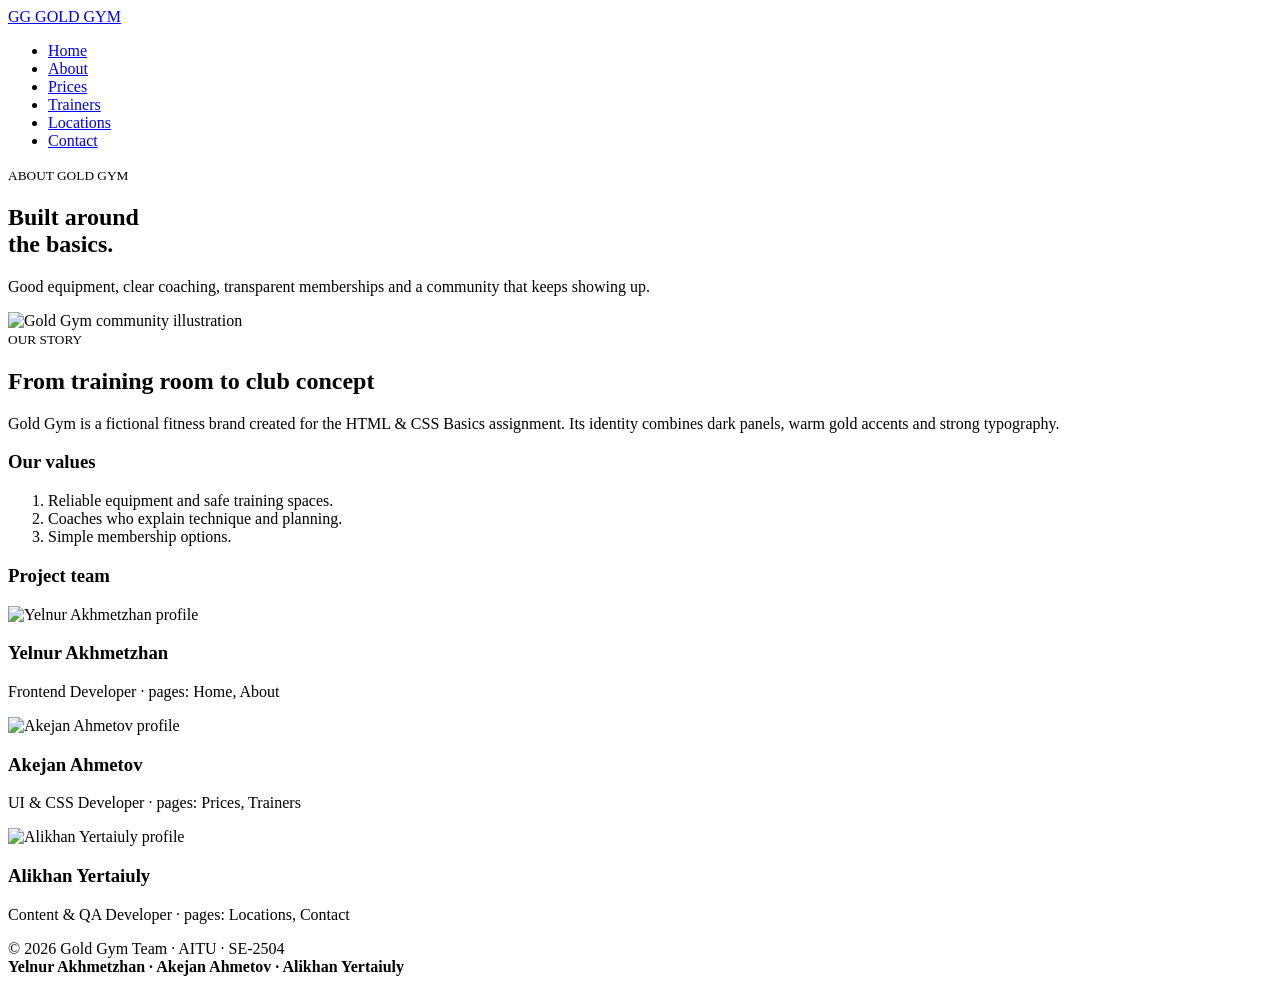
==== about.html @ ca2a55d0 "Add about page" ====
<!doctype html><html lang="en"><head><!-- Created by Yelnur Akhmetzhan, Akejan Ahmetov, Alikhan Yertaiuly | SE-2504 --><meta charset="UTF-8"><meta name="viewport" content="width=device-width,initial-scale=1"><title>About | Gold Gym</title><link rel="stylesheet" href="css/styles.css"></head><body><header><nav class="wrap nav"><a class="logo" href="index.html">GG <span>GOLD GYM</span></a><ul><li><a href="index.html">Home</a></li><li><a class="active" href="about.html">About</a></li><li><a href="prices.html">Prices</a></li><li><a href="trainers.html">Trainers</a></li><li><a href="locations.html">Locations</a></li><li><a href="contact.html">Contact</a></li></ul></nav></header><main><section class="hero compact"><div class="wrap"><small>ABOUT GOLD GYM</small><h1>Built around<br>the basics.</h1><p>Good equipment, clear coaching, transparent memberships and a community that keeps showing up.</p><img class="wide" src="images/community.svg" alt="Gold Gym community illustration"></div></section><section class="wrap"><small>OUR STORY</small><h2>From training room to club concept</h2><p>Gold Gym is a fictional fitness brand created for the HTML & CSS Basics assignment. Its identity combines dark panels, warm gold accents and strong typography.</p><h3>Our values</h3><ol><li>Reliable equipment and safe training spaces.</li><li>Coaches who explain technique and planning.</li><li>Simple membership options.</li></ol><h3>Project team</h3><div class="cards"><article><img class="round" src="images/team.svg" alt="Yelnur Akhmetzhan profile"><h3>Yelnur Akhmetzhan</h3><p>Frontend Developer · pages: Home, About</p></article><article><img class="round" src="images/team.svg" alt="Akejan Ahmetov profile"><h3>Akejan Ahmetov</h3><p>UI & CSS Developer · pages: Prices, Trainers</p></article><article><img class="round" src="images/team.svg" alt="Alikhan Yertaiuly profile"><h3>Alikhan Yertaiuly</h3><p>Content & QA Developer · pages: Locations, Contact</p></article></div></section></main><footer><div class="wrap">© 2026 Gold Gym Team · AITU · SE-2504<br><strong>Yelnur Akhmetzhan · Akejan Ahmetov · Alikhan Yertaiuly</strong></div></footer></body></html>
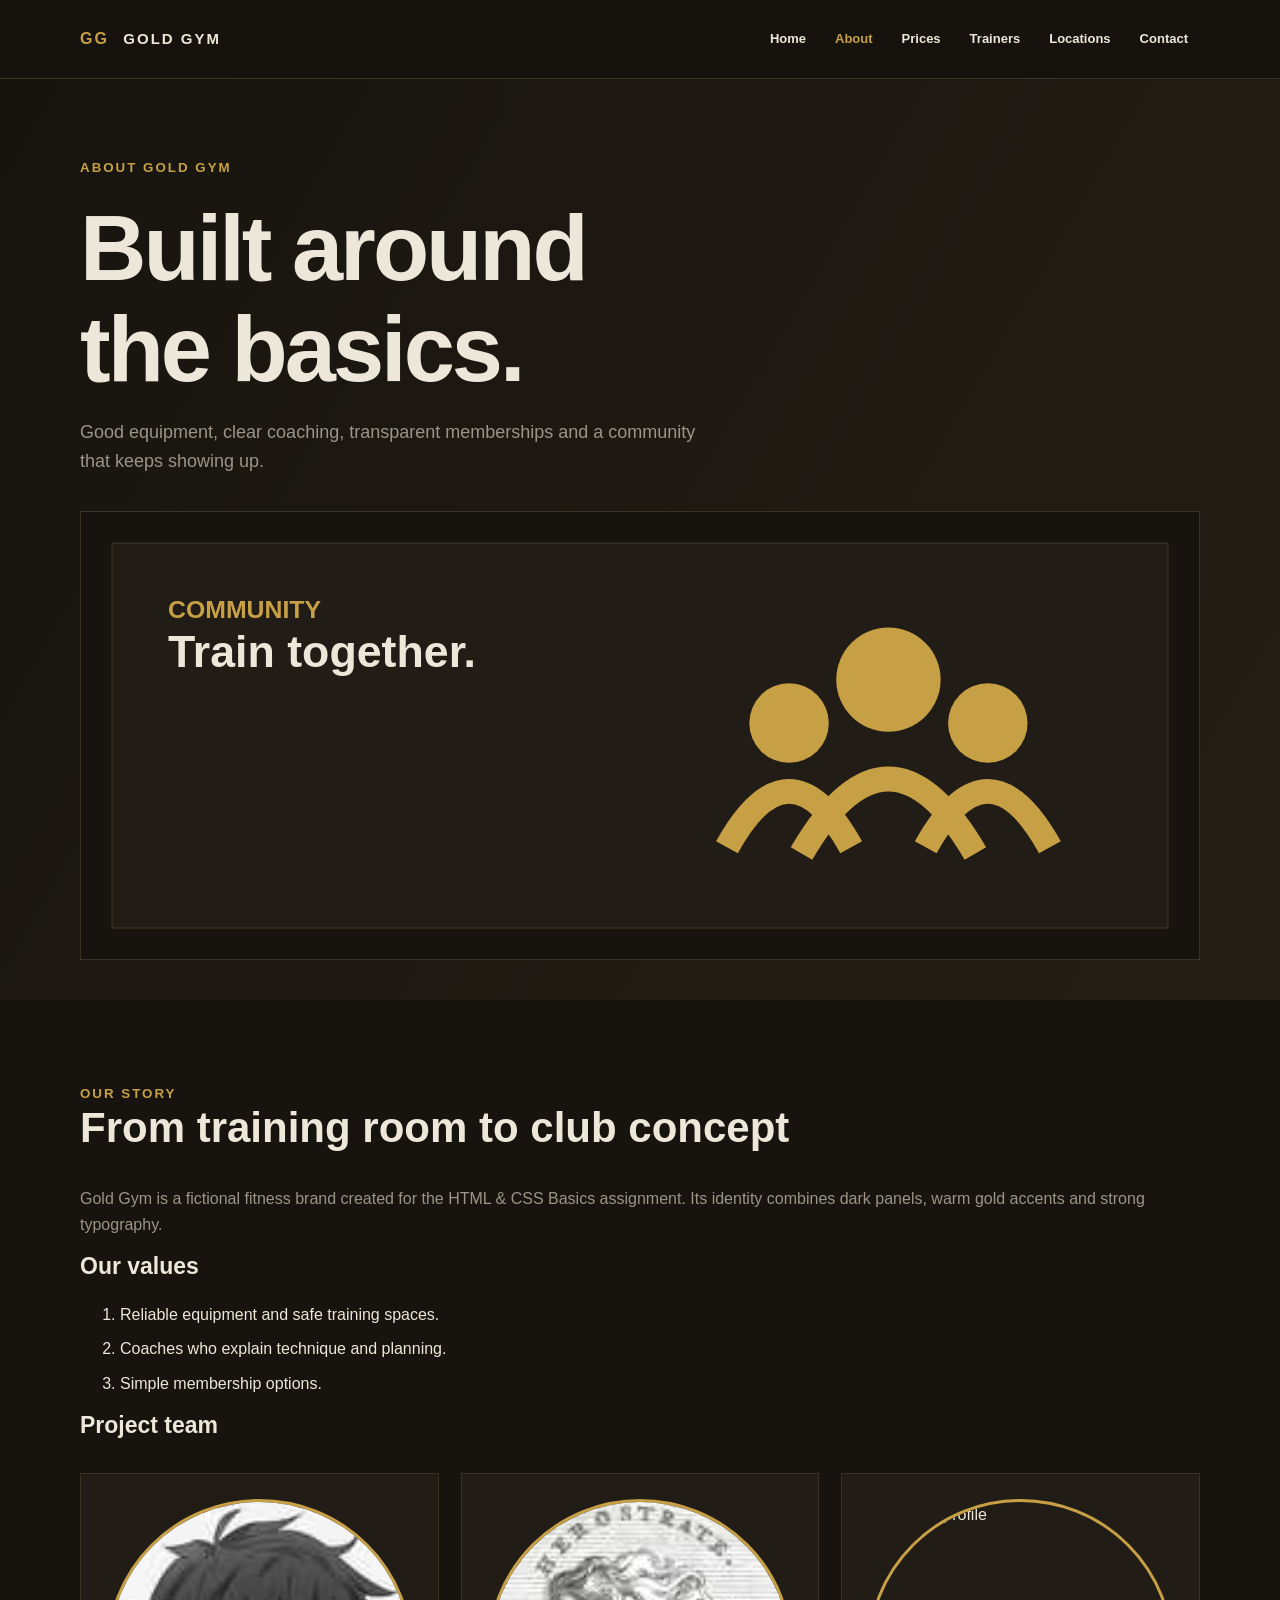
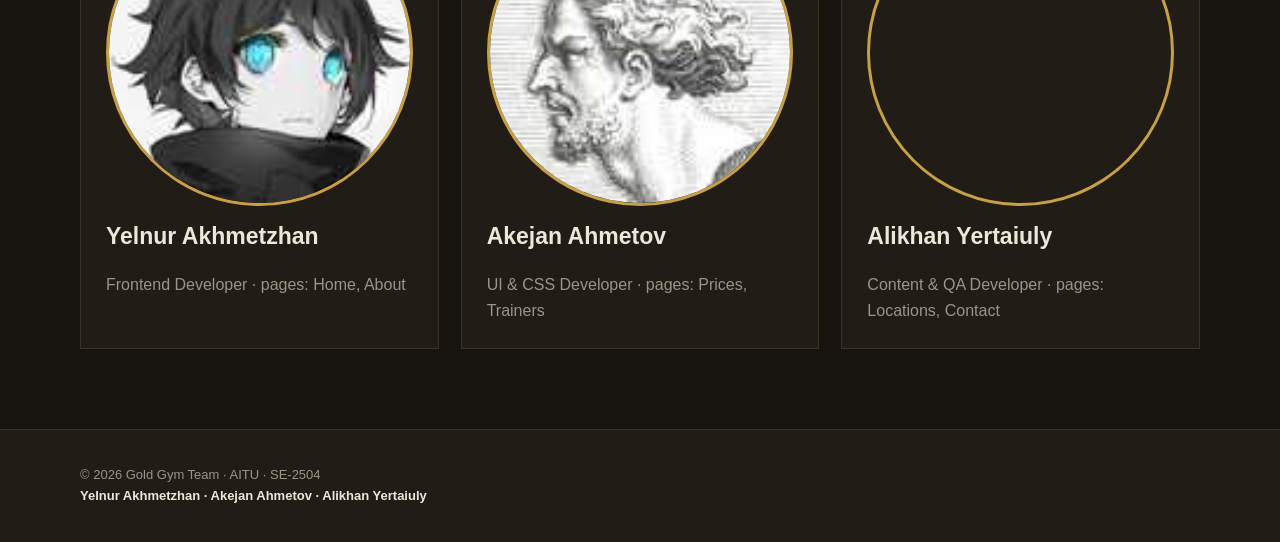
==== commit 8d88eab3: "Add team profile photos" ====
--- a/about.html
+++ b/about.html
@@ -1 +1 @@
-<!doctype html><html lang="en"><head><!-- Created by Yelnur Akhmetzhan, Akejan Ahmetov, Alikhan Yertaiuly | SE-2504 --><meta charset="UTF-8"><meta name="viewport" content="width=device-width,initial-scale=1"><title>About | Gold Gym</title><link rel="stylesheet" href="css/styles.css"></head><body><header><nav class="wrap nav"><a class="logo" href="index.html">GG <span>GOLD GYM</span></a><ul><li><a href="index.html">Home</a></li><li><a class="active" href="about.html">About</a></li><li><a href="prices.html">Prices</a></li><li><a href="trainers.html">Trainers</a></li><li><a href="locations.html">Locations</a></li><li><a href="contact.html">Contact</a></li></ul></nav></header><main><section class="hero compact"><div class="wrap"><small>ABOUT GOLD GYM</small><h1>Built around<br>the basics.</h1><p>Good equipment, clear coaching, transparent memberships and a community that keeps showing up.</p><img class="wide" src="images/community.svg" alt="Gold Gym community illustration"></div></section><section class="wrap"><small>OUR STORY</small><h2>From training room to club concept</h2><p>Gold Gym is a fictional fitness brand created for the HTML & CSS Basics assignment. Its identity combines dark panels, warm gold accents and strong typography.</p><h3>Our values</h3><ol><li>Reliable equipment and safe training spaces.</li><li>Coaches who explain technique and planning.</li><li>Simple membership options.</li></ol><h3>Project team</h3><div class="cards"><article><img class="round" src="images/team.svg" alt="Yelnur Akhmetzhan profile"><h3>Yelnur Akhmetzhan</h3><p>Frontend Developer · pages: Home, About</p></article><article><img class="round" src="images/team.svg" alt="Akejan Ahmetov profile"><h3>Akejan Ahmetov</h3><p>UI & CSS Developer · pages: Prices, Trainers</p></article><article><img class="round" src="images/team.svg" alt="Alikhan Yertaiuly profile"><h3>Alikhan Yertaiuly</h3><p>Content & QA Developer · pages: Locations, Contact</p></article></div></section></main><footer><div class="wrap">© 2026 Gold Gym Team · AITU · SE-2504<br><strong>Yelnur Akhmetzhan · Akejan Ahmetov · Alikhan Yertaiuly</strong></div></footer></body></html>+<!doctype html><html lang="en"><head><!-- Created by Yelnur Akhmetzhan, Akejan Ahmetov, Alikhan Yertaiuly | SE-2504 --><meta charset="UTF-8"><meta name="viewport" content="width=device-width,initial-scale=1"><title>About | Gold Gym</title><link rel="stylesheet" href="css/styles.css"></head><body><header><nav class="wrap nav"><a class="logo" href="index.html">GG <span>GOLD GYM</span></a><ul><li><a href="index.html">Home</a></li><li><a class="active" href="about.html">About</a></li><li><a href="prices.html">Prices</a></li><li><a href="trainers.html">Trainers</a></li><li><a href="locations.html">Locations</a></li><li><a href="contact.html">Contact</a></li></ul></nav></header><main><section class="hero compact"><div class="wrap"><small>ABOUT GOLD GYM</small><h1>Built around<br>the basics.</h1><p>Good equipment, clear coaching, transparent memberships and a community that keeps showing up.</p><img class="wide" src="images/community.svg" alt="Gold Gym community illustration"></div></section><section class="wrap"><small>OUR STORY</small><h2>From training room to club concept</h2><p>Gold Gym is a fictional fitness brand created for the HTML & CSS Basics assignment. Its identity combines dark panels, warm gold accents and strong typography.</p><h3>Our values</h3><ol><li>Reliable equipment and safe training spaces.</li><li>Coaches who explain technique and planning.</li><li>Simple membership options.</li></ol><h3>Project team</h3><div class="cards"><article><img class="round" src="images/yelnur.jpg" alt="Yelnur profile"><h3>Yelnur Akhmetzhan</h3><p>Frontend Developer · pages: Home, About</p></article><article><img class="round" src="images/akejan.jpg" alt="Akejan profile"><h3>Akejan Ahmetov</h3><p>UI & CSS Developer · pages: Prices, Trainers</p></article><article><img class="round" src="images/alikhan.jpg" alt="Alikhan profile"><h3>Alikhan Yertaiuly</h3><p>Content & QA Developer · pages: Locations, Contact</p></article></div></section></main><footer><div class="wrap">© 2026 Gold Gym Team · AITU · SE-2504<br><strong>Yelnur Akhmetzhan · Akejan Ahmetov · Alikhan Yertaiuly</strong></div></footer></body></html>
--- a/css/styles.css
+++ b/css/styles.css
@@ -0,0 +1 @@
+:root{--bg:#17140f;--panel:#211c15;--gold:#c7a046;--cream:#ede7d9;--muted:#9b9487;--line:#3a3225;--max:1120px}*{box-sizing:border-box}html{scroll-behavior:smooth}body{margin:0;background:var(--bg);color:var(--cream);font-family:Arial,Helvetica,sans-serif;line-height:1.6}h1,h2,h3{line-height:1.1;margin-top:0}h1{font-size:clamp(48px,8vw,92px);letter-spacing:-3px;margin:18px 0}h2{font-size:42px}h3{font-size:23px}p{color:var(--muted)}a{color:var(--cream);text-decoration:none;transition:.2s}a:hover{color:var(--gold)}.wrap{width:min(var(--max),calc(100% - 56px));margin:auto}.nav{min-height:78px;display:flex;align-items:center;justify-content:space-between;gap:25px}.logo{font-weight:900;letter-spacing:2px;color:var(--gold)}.logo span{color:var(--cream);font-size:15px;margin-left:8px}.nav ul{display:flex;list-style:none;margin:0;padding:0;gap:5px}.nav li a{display:block;padding:10px 12px;font-size:13px;font-weight:bold}.nav li a:hover,.nav li a.active{color:var(--gold)}header{border-bottom:1px solid var(--line);background:#17140ff2;position:sticky;top:0;z-index:5}.hero{padding:75px 0 55px;background:linear-gradient(120deg,#17140f,#241e14)}.hero.compact{padding-bottom:40px}.two{display:grid;grid-template-columns:1.6fr .7fr;gap:60px;align-items:center}.hero p{max-width:650px;font-size:18px}.hero small,section>small{color:var(--gold);font-weight:800;letter-spacing:2px}.btn{display:inline-block;margin-top:20px;padding:13px 22px;background:var(--gold);color:#17140f;font-weight:800;border:1px solid var(--gold)}.btn:hover{background:transparent;color:var(--gold)}.stats{border-left:1px solid var(--line);padding-left:30px;display:grid;gap:22px}.stats b{font-size:38px;color:var(--gold)}.stats em{display:block;font-size:12px;color:var(--muted);font-style:normal;text-transform:uppercase;letter-spacing:1px}.wide{width:100%;height:auto;display:block;margin-top:35px;border:1px solid var(--line)}section{padding:80px 0}.cards{display:grid;grid-template-columns:repeat(3,1fr);gap:22px;margin-top:35px}.cards article{background:var(--panel);border:1px solid var(--line);padding:25px}.cards img{width:100%;display:block;margin-bottom:18px}.cards p{margin-bottom:0}.round{width:100%;aspect-ratio:1;display:block;object-fit:cover;object-position:center;border-radius:50%;border:3px solid var(--gold);margin-bottom:18px}table{width:100%;border-collapse:collapse;background:var(--panel);margin:25px 0 35px}th,td{text-align:left;padding:17px;border:1px solid var(--line)}th{color:var(--gold);text-transform:uppercase;font-size:12px;letter-spacing:1px}td{color:var(--muted)}li{margin:9px 0}.contact{display:grid;grid-template-columns:1.2fr .8fr;gap:50px}form,aside{background:var(--panel);border:1px solid var(--line);padding:28px}label,legend{display:block;color:var(--cream);font-size:12px;font-weight:800;text-transform:uppercase;letter-spacing:1px;margin:14px 0 7px}input,select,textarea{width:100%;padding:12px;background:#17140f;color:var(--cream);border:1px solid var(--line);font:inherit}input:focus,select:focus,textarea:focus{outline:1px solid var(--gold)}fieldset{border:1px solid var(--line);margin:18px 0;padding:12px}fieldset label{display:inline-block;margin-right:18px}fieldset input{width:auto}button{font:inherit;cursor:pointer}footer{padding:35px 0;border-top:1px solid var(--line);background:#211c15;color:var(--muted);font-size:13px}footer strong{color:var(--cream)}@media(max-width:800px){.nav{flex-direction:column;padding:16px 0}.nav ul{flex-wrap:wrap;justify-content:center}.two,.contact{grid-template-columns:1fr}.stats{border-left:0;border-top:1px solid var(--line);padding:20px 0 0}.cards{grid-template-columns:1fr}h1{letter-spacing:-2px}}
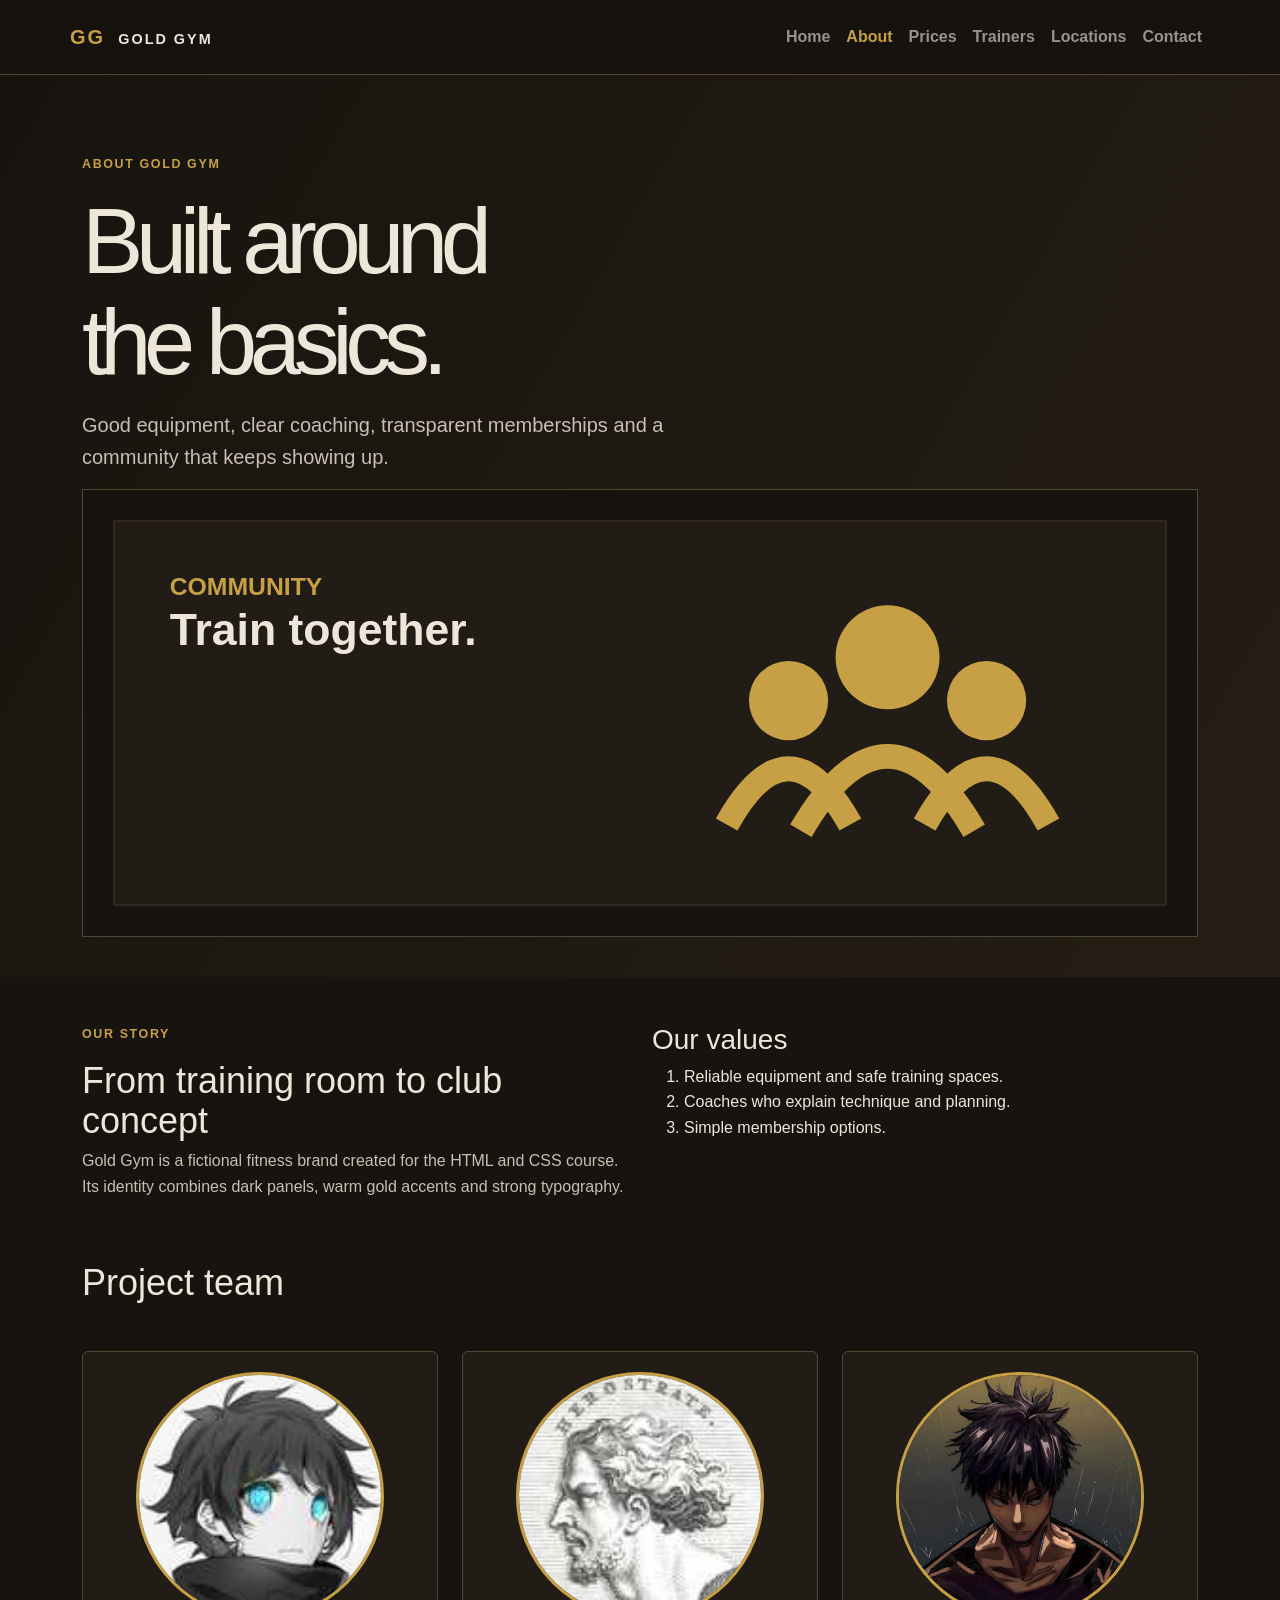
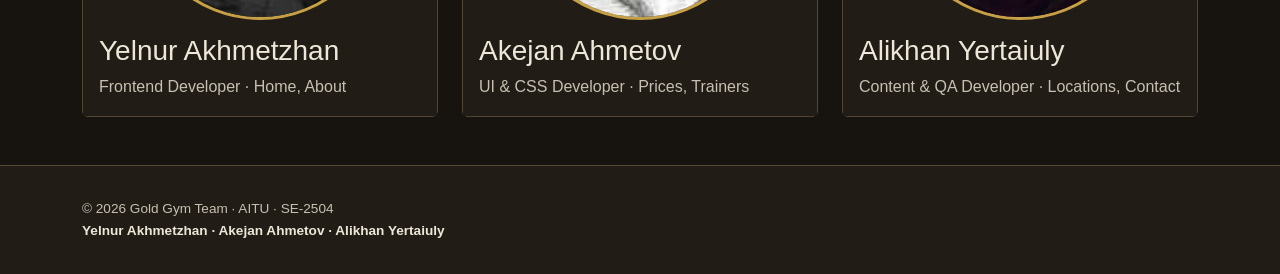
==== commit 044015c8: "Complete Web Assignment 3 with Bootstrap 5.3" ====
--- a/about.html
+++ b/about.html
@@ -1 +1,25 @@
-<!doctype html><html lang="en"><head><!-- Created by Yelnur Akhmetzhan, Akejan Ahmetov, Alikhan Yertaiuly | SE-2504 --><meta charset="UTF-8"><meta name="viewport" content="width=device-width,initial-scale=1"><title>About | Gold Gym</title><link rel="stylesheet" href="css/styles.css"></head><body><header><nav class="wrap nav"><a class="logo" href="index.html">GG <span>GOLD GYM</span></a><ul><li><a href="index.html">Home</a></li><li><a class="active" href="about.html">About</a></li><li><a href="prices.html">Prices</a></li><li><a href="trainers.html">Trainers</a></li><li><a href="locations.html">Locations</a></li><li><a href="contact.html">Contact</a></li></ul></nav></header><main><section class="hero compact"><div class="wrap"><small>ABOUT GOLD GYM</small><h1>Built around<br>the basics.</h1><p>Good equipment, clear coaching, transparent memberships and a community that keeps showing up.</p><img class="wide" src="images/community.svg" alt="Gold Gym community illustration"></div></section><section class="wrap"><small>OUR STORY</small><h2>From training room to club concept</h2><p>Gold Gym is a fictional fitness brand created for the HTML & CSS Basics assignment. Its identity combines dark panels, warm gold accents and strong typography.</p><h3>Our values</h3><ol><li>Reliable equipment and safe training spaces.</li><li>Coaches who explain technique and planning.</li><li>Simple membership options.</li></ol><h3>Project team</h3><div class="cards"><article><img class="round" src="images/yelnur.jpg" alt="Yelnur profile"><h3>Yelnur Akhmetzhan</h3><p>Frontend Developer · pages: Home, About</p></article><article><img class="round" src="images/akejan.jpg" alt="Akejan profile"><h3>Akejan Ahmetov</h3><p>UI & CSS Developer · pages: Prices, Trainers</p></article><article><img class="round" src="images/alikhan.jpg" alt="Alikhan profile"><h3>Alikhan Yertaiuly</h3><p>Content & QA Developer · pages: Locations, Contact</p></article></div></section></main><footer><div class="wrap">© 2026 Gold Gym Team · AITU · SE-2504<br><strong>Yelnur Akhmetzhan · Akejan Ahmetov · Alikhan Yertaiuly</strong></div></footer></body></html>+<!doctype html>
+<html lang="en"><head>
+    <!-- Team: Yelnur Akhmetzhan, Akejan Ahmetov, Alikhan Yertaiuly | SE-2504 -->
+    <meta charset="UTF-8"><meta name="viewport" content="width=device-width, initial-scale=1">
+    <meta name="description" content="Gold Gym student project">
+    <title>About | Gold Gym</title>
+    <link href="https://cdn.jsdelivr.net/npm/bootstrap@5.3.3/dist/css/bootstrap.min.css" rel="stylesheet" integrity="sha384-QWTKZyjpPEjISv5WaRU9OFeRpok6YctnYmDr5pNlyT2bRjXh0JMhjY6hW+ALEwIH" crossorigin="anonymous">
+    <link rel="stylesheet" href="css/styles.css">
+</head><body>
+<header class="site-header sticky-top">
+    <nav class="navbar navbar-expand-lg navbar-dark container py-3" aria-label="Primary navigation">
+        <a class="navbar-brand logo" href="index.html">GG <span>GOLD GYM</span></a>
+        <button class="navbar-toggler" type="button" data-bs-toggle="collapse" data-bs-target="#main-nav" aria-controls="main-nav" aria-expanded="false" aria-label="Toggle navigation"><span class="navbar-toggler-icon"></span></button>
+        <div class="collapse navbar-collapse" id="main-nav">
+            <ul class="navbar-nav ms-auto">
+                <li class="nav-item"><a class="nav-link" href="index.html">Home</a></li><li class="nav-item"><a class="nav-link active" aria-current="page" href="about.html">About</a></li><li class="nav-item"><a class="nav-link" href="prices.html">Prices</a></li><li class="nav-item"><a class="nav-link" href="trainers.html">Trainers</a></li><li class="nav-item"><a class="nav-link" href="locations.html">Locations</a></li><li class="nav-item"><a class="nav-link" href="contact.html">Contact</a></li>
+            </ul>
+        </div>
+    </nav>
+</header>
+<main><section class="hero compact"><div class="container"><p class="eyebrow">ABOUT GOLD GYM</p><h1>Built around<br>the basics.</h1><p class="lead">Good equipment, clear coaching, transparent memberships and a community that keeps showing up.</p><img class="wide" src="images/community.svg" alt="Gold Gym community illustration"></div></section>
+<section class="container py-5"><div class="row g-4 align-items-start"><div class="col-sm-12 col-md-6 col-lg-6"><p class="eyebrow">OUR STORY</p><h2>From training room to club concept</h2><p>Gold Gym is a fictional fitness brand created for the HTML and CSS course. Its identity combines dark panels, warm gold accents and strong typography.</p></div><div class="col-sm-12 col-md-6 col-lg-6"><h3>Our values</h3><ol><li>Reliable equipment and safe training spaces.</li><li>Coaches who explain technique and planning.</li><li>Simple membership options.</li></ol></div></div><h2 class="mt-5">Project team</h2><div class="row row-cols-1 row-cols-md-3 g-4 mt-lg-4"><div class="col"><article class="card gym-card h-100"><img src="images/yelnur.jpg" class="card-img-top round" alt="Yelnur Akhmetzhan"><div class="card-body"><h3 class="card-title">Yelnur Akhmetzhan</h3><p class="card-text">Frontend Developer · Home, About</p></div></article></div><div class="col"><article class="card gym-card h-100"><img src="images/akejan.jpg" class="card-img-top round" alt="Akejan Ahmetov"><div class="card-body"><h3 class="card-title">Akejan Ahmetov</h3><p class="card-text">UI & CSS Developer · Prices, Trainers</p></div></article></div><div class="col"><article class="card gym-card h-100"><img src="images/alikhan.jpg" class="card-img-top round" alt="Alikhan Yertaiuly"><div class="card-body"><h3 class="card-title">Alikhan Yertaiuly</h3><p class="card-text">Content & QA Developer · Locations, Contact</p></div></article></div></div></section></main>
+<footer><div class="container">© 2026 Gold Gym Team · AITU · SE-2504<br><strong>Yelnur Akhmetzhan · Akejan Ahmetov · Alikhan Yertaiuly</strong></div></footer>
+<script src="https://cdn.jsdelivr.net/npm/bootstrap@5.3.3/dist/js/bootstrap.bundle.min.js" integrity="sha384-YvpcrYf0tY3lHB60NNkmXc5s9fDVZLESaAA55NDzOxhy9GkcIdslK1eN7N6jIeHz" crossorigin="anonymous"></script>
+</body></html>
--- a/css/styles.css
+++ b/css/styles.css
@@ -1 +1 @@
-:root{--bg:#17140f;--panel:#211c15;--gold:#c7a046;--cream:#ede7d9;--muted:#9b9487;--line:#3a3225;--max:1120px}*{box-sizing:border-box}html{scroll-behavior:smooth}body{margin:0;background:var(--bg);color:var(--cream);font-family:Arial,Helvetica,sans-serif;line-height:1.6}h1,h2,h3{line-height:1.1;margin-top:0}h1{font-size:clamp(48px,8vw,92px);letter-spacing:-3px;margin:18px 0}h2{font-size:42px}h3{font-size:23px}p{color:var(--muted)}a{color:var(--cream);text-decoration:none;transition:.2s}a:hover{color:var(--gold)}.wrap{width:min(var(--max),calc(100% - 56px));margin:auto}.nav{min-height:78px;display:flex;align-items:center;justify-content:space-between;gap:25px}.logo{font-weight:900;letter-spacing:2px;color:var(--gold)}.logo span{color:var(--cream);font-size:15px;margin-left:8px}.nav ul{display:flex;list-style:none;margin:0;padding:0;gap:5px}.nav li a{display:block;padding:10px 12px;font-size:13px;font-weight:bold}.nav li a:hover,.nav li a.active{color:var(--gold)}header{border-bottom:1px solid var(--line);background:#17140ff2;position:sticky;top:0;z-index:5}.hero{padding:75px 0 55px;background:linear-gradient(120deg,#17140f,#241e14)}.hero.compact{padding-bottom:40px}.two{display:grid;grid-template-columns:1.6fr .7fr;gap:60px;align-items:center}.hero p{max-width:650px;font-size:18px}.hero small,section>small{color:var(--gold);font-weight:800;letter-spacing:2px}.btn{display:inline-block;margin-top:20px;padding:13px 22px;background:var(--gold);color:#17140f;font-weight:800;border:1px solid var(--gold)}.btn:hover{background:transparent;color:var(--gold)}.stats{border-left:1px solid var(--line);padding-left:30px;display:grid;gap:22px}.stats b{font-size:38px;color:var(--gold)}.stats em{display:block;font-size:12px;color:var(--muted);font-style:normal;text-transform:uppercase;letter-spacing:1px}.wide{width:100%;height:auto;display:block;margin-top:35px;border:1px solid var(--line)}section{padding:80px 0}.cards{display:grid;grid-template-columns:repeat(3,1fr);gap:22px;margin-top:35px}.cards article{background:var(--panel);border:1px solid var(--line);padding:25px}.cards img{width:100%;display:block;margin-bottom:18px}.cards p{margin-bottom:0}.round{width:100%;aspect-ratio:1;display:block;object-fit:cover;object-position:center;border-radius:50%;border:3px solid var(--gold);margin-bottom:18px}table{width:100%;border-collapse:collapse;background:var(--panel);margin:25px 0 35px}th,td{text-align:left;padding:17px;border:1px solid var(--line)}th{color:var(--gold);text-transform:uppercase;font-size:12px;letter-spacing:1px}td{color:var(--muted)}li{margin:9px 0}.contact{display:grid;grid-template-columns:1.2fr .8fr;gap:50px}form,aside{background:var(--panel);border:1px solid var(--line);padding:28px}label,legend{display:block;color:var(--cream);font-size:12px;font-weight:800;text-transform:uppercase;letter-spacing:1px;margin:14px 0 7px}input,select,textarea{width:100%;padding:12px;background:#17140f;color:var(--cream);border:1px solid var(--line);font:inherit}input:focus,select:focus,textarea:focus{outline:1px solid var(--gold)}fieldset{border:1px solid var(--line);margin:18px 0;padding:12px}fieldset label{display:inline-block;margin-right:18px}fieldset input{width:auto}button{font:inherit;cursor:pointer}footer{padding:35px 0;border-top:1px solid var(--line);background:#211c15;color:var(--muted);font-size:13px}footer strong{color:var(--cream)}@media(max-width:800px){.nav{flex-direction:column;padding:16px 0}.nav ul{flex-wrap:wrap;justify-content:center}.two,.contact{grid-template-columns:1fr}.stats{border-left:0;border-top:1px solid var(--line);padding:20px 0 0}.cards{grid-template-columns:1fr}h1{letter-spacing:-2px}}+:root{--bg:#17140f;--panel:#211c15;--gold:#c7a046;--cream:#ede7d9;--muted:#c7c0b2;--line:#514735}*{box-sizing:border-box}body{margin:0;background:var(--bg);color:var(--cream);font-family:Arial,Helvetica,sans-serif;line-height:1.6}h1,h2,h3{line-height:1.1}h1{font-size:3rem;letter-spacing:-.08em;margin:.4rem 0 1rem}h2{font-size:2.25rem}p{color:var(--muted)}a{color:var(--cream)}a:hover,a:focus{color:var(--gold)}.site-header{background:#17140ff2;border-bottom:1px solid var(--line)}.logo{color:var(--gold);font-weight:900;letter-spacing:2px}.logo span{color:var(--cream);font-size:.9rem;margin-left:.35rem}.navbar .nav-link{font-weight:700}.navbar .nav-link.active,.navbar .nav-link:hover{color:var(--gold)}.hero{padding:5rem 0 3.5rem;background:linear-gradient(120deg,#17140f,#241e14)}.hero.compact{padding-bottom:2.5rem}.eyebrow{color:var(--gold);font-size:.78rem;font-weight:800;letter-spacing:.13em}.lead{max-width:42rem}.wide{width:100%;border:1px solid var(--line);display:block}.stats{border-left:1px solid var(--line);padding-left:2rem}.stats b{display:block;color:var(--gold);font-size:2.25rem;margin:.7rem 0}.stats em{display:block;color:var(--muted);font-size:.72rem;font-style:normal;letter-spacing:.1em;text-transform:uppercase}.btn-gold{background:var(--gold);border-color:var(--gold);color:#17140f;font-weight:800}.btn-gold:hover,.btn-gold:focus{background:#dfbd6b;border-color:#dfbd6b;color:#17140f}.btn-outline-gold{border-color:var(--gold);color:var(--gold);font-weight:800}.btn-outline-gold:hover,.btn-outline-gold:focus{background:var(--gold);color:#17140f}.responsive-card-group{display:grid;grid-template-columns:1fr;gap:1.4rem;margin-top:2rem}.responsive-card-group article,.gym-card,.location-panel,.contact-form{background:var(--panel);border:1px solid var(--line)}.responsive-card-group article{padding:1.5rem;display:flex;flex-direction:column}.responsive-card-group img{width:100%;margin-bottom:1rem}.gym-card{color:var(--cream)}.gym-card .card-body{background:var(--panel)}.gym-card .card-text{color:var(--muted)}.round{aspect-ratio:1;object-fit:cover;border-radius:50%;border:3px solid var(--gold);margin:1.25rem auto 0;width:70%}.table-dark{--bs-table-bg:var(--panel);--bs-table-border-color:var(--line);--bs-table-color:var(--cream)}.table th{color:var(--gold)}.carousel{border:1px solid var(--line);background:var(--panel)}.carousel-image{height:min(60vw,520px);object-fit:cover}.location-panel{padding:1.5rem}.contact-form .form-control,.contact-form .form-select,.contact-form .input-group-text{background:#17140f;border-color:var(--line);color:var(--cream)}.contact-form .form-control:focus,.contact-form .form-select:focus{border-color:var(--gold);box-shadow:0 0 0 .2rem rgba(199,160,70,.25)}footer{padding:2rem 0;background:var(--panel);border-top:1px solid var(--line);color:var(--muted);font-size:.85rem}footer strong{color:var(--cream)}@media (min-width:576px){h1{font-size:4rem}.responsive-card-group{grid-template-columns:repeat(2,minmax(0,1fr))}}@media (min-width:992px){h1{font-size:5.75rem}.responsive-card-group{grid-template-columns:repeat(3,minmax(0,1fr))}}@media (max-width:991.98px){.stats{border-left:0;border-top:1px solid var(--line);padding:1rem 0 0}}
